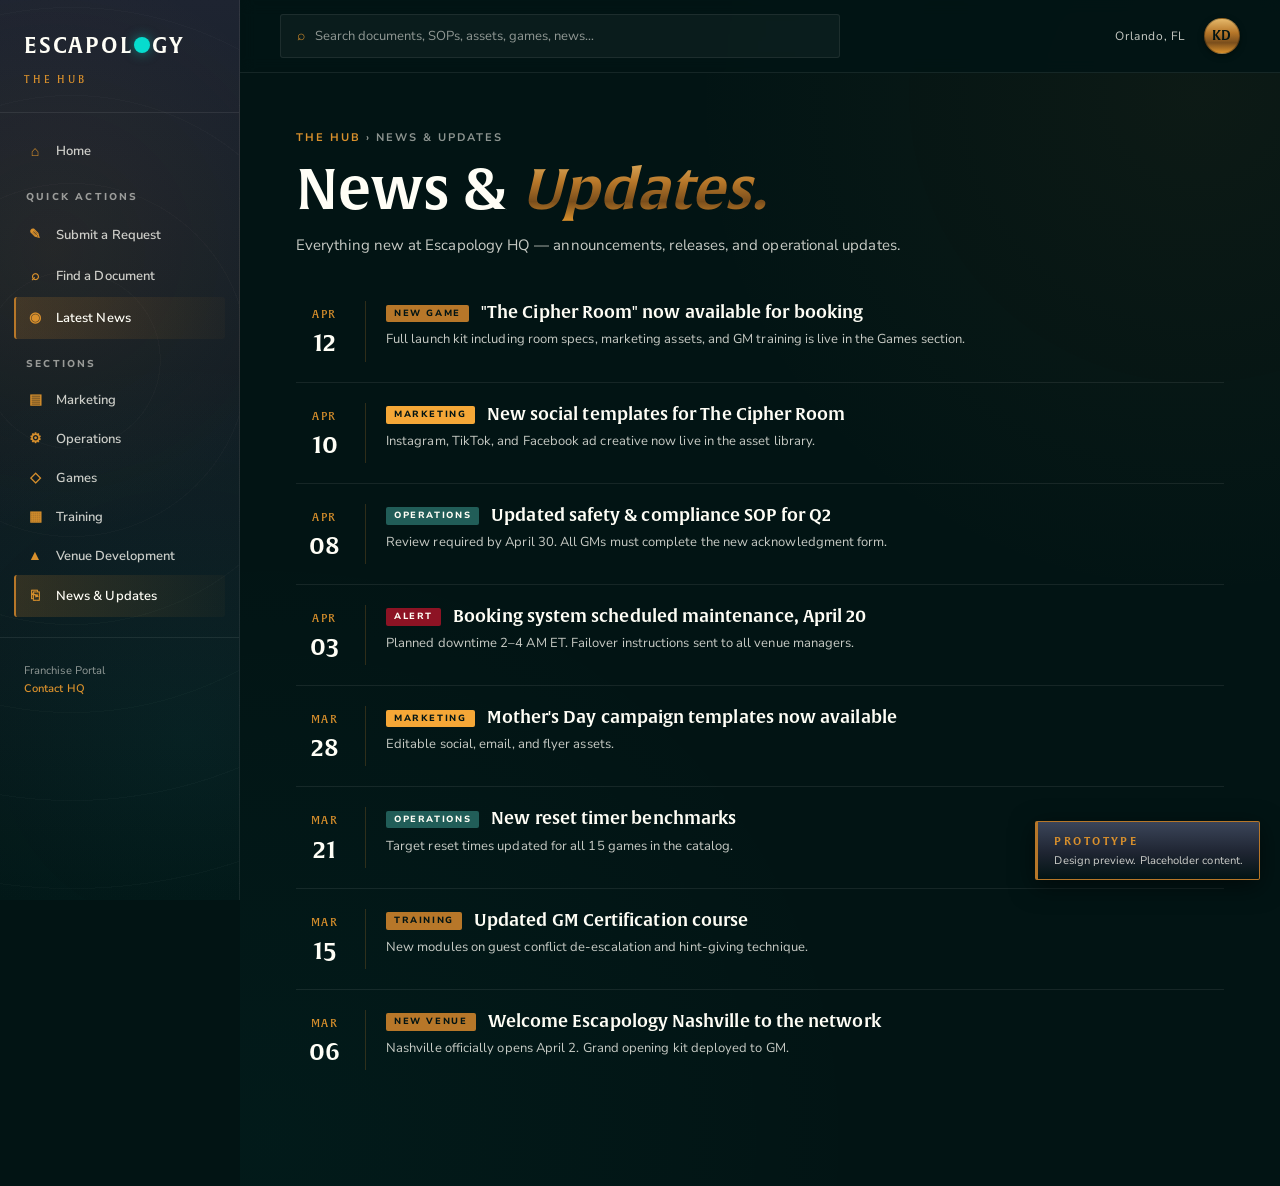
==== news.html @ 05cca278 "Add files via upload" ====
<!DOCTYPE html>
<html lang="en">
<head>
<meta charset="UTF-8">
<meta name="viewport" content="width=device-width, initial-scale=1.0">
<title>News &amp; Updates — The Hub</title>
<link rel="preconnect" href="https://fonts.googleapis.com">
<link rel="preconnect" href="https://fonts.gstatic.com" crossorigin>
<link href="https://fonts.googleapis.com/css2?family=Cormorant+Garamond:ital,wght@0,400;0,500;0,600;0,700;1,500&family=Nunito+Sans:wght@400;600;700;800&display=swap" rel="stylesheet">
<link rel="stylesheet" href="assets/styles.css">
</head>
<body>
<div class="app">
  <div data-slot="sidebar"></div>
  <main class="main">
    <div data-slot="topbar"></div>
    <div class="content">
      <div class="breadcrumb"><a href="index.html">The Hub</a> › News &amp; Updates</div>
      <h1 class="page-title">News &amp; <span class="accent">Updates.</span></h1>
      <p class="page-subtitle">Everything new at Escapology HQ — announcements, releases, and operational updates.</p>

      <div class="news-list">
        <div class="news-item"><div class="news-date">APR<strong>12</strong></div><div><h4><span class="pill brass">New Game</span> "The Cipher Room" now available for booking</h4><p>Full launch kit including room specs, marketing assets, and GM training is live in the Games section.</p></div></div>
        <div class="news-item"><div class="news-date">APR<strong>10</strong></div><div><h4><span class="pill gold">Marketing</span> New social templates for The Cipher Room</h4><p>Instagram, TikTok, and Facebook ad creative now live in the asset library.</p></div></div>
        <div class="news-item"><div class="news-date">APR<strong>08</strong></div><div><h4><span class="pill emerald">Operations</span> Updated safety &amp; compliance SOP for Q2</h4><p>Review required by April 30. All GMs must complete the new acknowledgment form.</p></div></div>
        <div class="news-item"><div class="news-date">APR<strong>03</strong></div><div><h4><span class="pill brick">Alert</span> Booking system scheduled maintenance, April 20</h4><p>Planned downtime 2–4 AM ET. Failover instructions sent to all venue managers.</p></div></div>
        <div class="news-item"><div class="news-date">MAR<strong>28</strong></div><div><h4><span class="pill gold">Marketing</span> Mother's Day campaign templates now available</h4><p>Editable social, email, and flyer assets.</p></div></div>
        <div class="news-item"><div class="news-date">MAR<strong>21</strong></div><div><h4><span class="pill emerald">Operations</span> New reset timer benchmarks</h4><p>Target reset times updated for all 15 games in the catalog.</p></div></div>
        <div class="news-item"><div class="news-date">MAR<strong>15</strong></div><div><h4><span class="pill">Training</span> Updated GM Certification course</h4><p>New modules on guest conflict de-escalation and hint-giving technique.</p></div></div>
        <div class="news-item"><div class="news-date">MAR<strong>06</strong></div><div><h4><span class="pill brass">New Venue</span> Welcome Escapology Nashville to the network</h4><p>Nashville officially opens April 2. Grand opening kit deployed to GM.</p></div></div>
      </div>
    </div>
  </main>
</div>
<div data-slot="badge"></div>
<script src="assets/nav.js"></script>
</body>
</html>
---- assets/styles.css ----
/* =========================================================
   THE HUB — Escapology Franchise Portal
   Built to Brand Standards V1.0
   ---------------------------------------------------------
   Primary:    Brass #B77729 · Paper #FFFEF6 · Iron #3B4559 · Black #021414
   Secondary:  Gold #F5A737 · Steel #6F8178 · Florescent #06DCCE ·
               Rust #432E14 · Brick #8D1324 · Emerald #215D58
   Gradients:  Brass B77729→432E14 · Iron 3B4559→021414 · Silver FFFEF6→B7B87B
   Type:       Alverata (display, uppercase) + Museo Sans / Nunito Sans (body)
   ========================================================= */

@font-face {
  font-family: 'Alverata';
  src: url('Alverata-Medium.otf') format('opentype');
  font-weight: 500;
  font-style: normal;
  font-display: swap;
}
@font-face {
  font-family: 'Alverata';
  src: url('Alverata-Semibold.otf') format('opentype');
  font-weight: 600;
  font-style: normal;
  font-display: swap;
}

:root {
  /* Primary */
  --brass:        #B77729;
  --brass-deep:   #432E14;
  --brass-light:  #D9902C;
  --paper:        #FFFEF6;
  --paper-warm:   #F4F0E4;
  --iron:         #3B4559;
  --iron-deep:    #1E2431;
  --iron-black:   #021414;
  --black:        #000000;

  /* Secondary */
  --gold:         #F5A737;
  --steel:        #6F8178;
  --florescent:   #06DCCE;
  --rust:         #432E14;
  --brick:        #8D1324;
  --emerald:      #215D58;

  /* Supporting */
  --border:       rgba(183,119,41,0.25);
  --border-soft:  rgba(255,254,246,0.08);
  --muted:        rgba(255,254,246,0.55);
  --muted-strong: rgba(255,254,246,0.78);

  /* Gradients */
  --grad-brass:   linear-gradient(135deg, #B77729 0%, #7A4E1C 55%, #432E14 100%);
  --grad-iron:    linear-gradient(180deg, #3B4559 0%, #1E2431 55%, #021414 100%);
  --grad-metal:   linear-gradient(180deg, #E5B86A 0%, #B77729 40%, #7A4E1C 70%, #D9902C 100%);

  --nav-w:        240px;
  --radius:       3px;

  /* Brand radial backdrop — concentric rings + single light source */
  --radial-iron:
    radial-gradient(circle at 22% 28%, rgba(183,119,41,0.09) 0%, transparent 42%),
    radial-gradient(circle at 78% 82%, rgba(6,220,206,0.05) 0%, transparent 50%),
    repeating-radial-gradient(circle at 30% 40%, rgba(255,254,246,0.018) 0 1px, transparent 1px 88px),
    linear-gradient(180deg, #1E2431 0%, #021414 100%);
}

* { box-sizing: border-box; margin: 0; padding: 0; }
html, body { height: 100%; }
body {
  font-family: 'Nunito Sans', 'Museo Sans', -apple-system, BlinkMacSystemFont, 'Segoe UI', sans-serif;
  font-size: 14px;
  line-height: 1.55;
  color: var(--paper);
  background: var(--iron-black);
  -webkit-font-smoothing: antialiased;
  letter-spacing: 0.005em;
}
img { max-width: 100%; display: block; }
a { color: inherit; text-decoration: none; }

.app { display: flex; min-height: 100vh; }

/* ========== SIDEBAR ========== */
.sidebar {
  width: var(--nav-w);
  flex: 0 0 var(--nav-w);
  background: var(--radial-iron);
  border-right: 1px solid var(--border-soft);
  padding: 28px 0 24px;
  position: sticky;
  top: 0;
  height: 100vh;
  overflow-y: auto;
  overflow-x: hidden;
  z-index: 5;
}
.sidebar::-webkit-scrollbar { width: 6px; }
.sidebar::-webkit-scrollbar-thumb { background: rgba(183,119,41,0.3); border-radius: 3px; }

.brand {
  padding: 0 24px 24px;
  border-bottom: 1px solid var(--border-soft);
  margin-bottom: 18px;
}
.brand a { display: block; }
.logo-img { width: 148px; height: auto; }
.logo-text {
  font-family: 'Alverata', 'Cormorant Garamond', serif;
  font-weight: 600;
  font-size: 22px;
  letter-spacing: 0.08em;
  color: var(--paper);
  display: flex;
  align-items: center;
  gap: 2px;
}
.logo-text .cog {
  display: inline-block;
  width: 16px; height: 16px;
  background: var(--florescent);
  border-radius: 50%;
  box-shadow: 0 0 12px rgba(6,220,206,0.5);
}
.brand .tag {
  margin-top: 10px;
  font-family: 'Alverata', serif;
  font-size: 10px;
  letter-spacing: 0.28em;
  text-transform: uppercase;
  color: var(--brass-light);
  font-weight: 500;
}

.nav-section { padding: 0 14px; }
.nav-heading {
  font-size: 10px;
  letter-spacing: 0.22em;
  text-transform: uppercase;
  color: var(--muted);
  font-weight: 800;
  padding: 18px 12px 8px;
}
.nav-item {
  display: flex; align-items: center; gap: 12px;
  padding: 10px 12px;
  font-size: 13px; font-weight: 600;
  color: var(--muted-strong);
  border-radius: var(--radius);
  cursor: pointer;
  background: transparent; border: none;
  width: 100%; text-align: left;
  font-family: inherit;
  transition: color 0.15s, background 0.15s;
}
.nav-item:hover { color: var(--paper); background: rgba(183,119,41,0.08); }
.nav-item.active {
  color: var(--paper);
  background: linear-gradient(90deg, rgba(183,119,41,0.22), rgba(183,119,41,0.04));
  border-left: 2px solid var(--brass);
  padding-left: 10px;
}
.nav-item .ico {
  display: inline-flex; align-items: center; justify-content: center;
  width: 18px;
  color: var(--brass-light);
  font-size: 14px;
}
.nav-sub {
  max-height: 0; overflow: hidden;
  transition: max-height 0.3s ease;
  margin-left: 30px;
  border-left: 1px solid var(--border-soft);
  padding-left: 10px;
}
.nav-sub.open { max-height: 900px; padding-top: 4px; padding-bottom: 8px; }
.nav-sub a {
  display: block;
  padding: 6px 10px;
  font-size: 12px;
  color: var(--muted);
  border-radius: 2px;
}
.nav-sub a:hover { color: var(--brass-light); }
.nav-sub a strong { color: var(--paper); font-weight: 700; }

.sidebar-footer {
  padding: 24px;
  margin-top: 20px;
  border-top: 1px solid var(--border-soft);
  font-size: 11px;
  color: var(--muted);
  line-height: 1.6;
}
.sidebar-footer a { color: var(--brass-light); font-weight: 600; }

/* ========== MAIN ========== */
.main {
  flex: 1; min-width: 0;
  background: var(--iron-black);
  position: relative;
}
.main::before {
  content: '';
  position: absolute; inset: 0;
  pointer-events: none;
  background:
    radial-gradient(circle at 92% 8%, rgba(183,119,41,0.06) 0%, transparent 35%),
    radial-gradient(circle at 3% 96%, rgba(6,220,206,0.03) 0%, transparent 40%);
  z-index: 0;
}
.main > * { position: relative; z-index: 1; }

/* ========== TOPBAR ========== */
.topbar {
  display: flex; align-items: center; gap: 24px;
  padding: 14px 40px;
  border-bottom: 1px solid var(--border-soft);
  background: rgba(2,20,20,0.9);
  backdrop-filter: blur(8px);
  position: sticky; top: 0;
  z-index: 4;
}
.search {
  flex: 1; max-width: 560px;
  display: flex; align-items: center; gap: 10px;
  padding: 10px 16px;
  background: rgba(255,254,246,0.04);
  border: 1px solid var(--border-soft);
  border-radius: var(--radius);
  transition: border-color 0.15s;
}
.search:focus-within { border-color: var(--brass); }
.search .ico { color: var(--brass-light); font-size: 14px; }
.search input {
  flex: 1;
  background: transparent; border: none; outline: none;
  color: var(--paper);
  font-family: inherit;
  font-size: 13px;
}
.search input::placeholder { color: var(--muted); }
.topbar-right {
  display: flex; align-items: center; gap: 18px;
  margin-left: auto;
  font-size: 12px;
  color: var(--muted-strong);
  letter-spacing: 0.05em;
}
.avatar {
  width: 36px; height: 36px;
  border-radius: 50%;
  background: var(--grad-metal);
  color: var(--iron-black);
  font-family: 'Alverata', serif;
  font-weight: 600;
  font-size: 13px;
  letter-spacing: 0.05em;
  display: inline-flex; align-items: center; justify-content: center;
  border: 1px solid rgba(0,0,0,0.3);
  box-shadow: 0 2px 6px rgba(0,0,0,0.4);
}

/* ========== HERO BANNER (home) ========== */
.hero-banner {
  position: relative;
  padding: 72px 56px 80px;
  overflow: hidden;
  background:
    linear-gradient(90deg, rgba(2,20,20,0.92) 0%, rgba(2,20,20,0.65) 55%, rgba(2,20,20,0.2) 100%),
    url('img/hero-banner.png') center/cover no-repeat,
    var(--radial-iron);
  border-bottom: 1px solid var(--border);
  min-height: 340px;
  display: flex; align-items: center;
}
.hero-banner::after {
  content: '';
  position: absolute;
  right: -180px; top: -120px;
  width: 620px; height: 620px;
  background:
    radial-gradient(circle, transparent 38%, rgba(183,119,41,0.18) 39%, transparent 40%),
    radial-gradient(circle, transparent 55%, rgba(183,119,41,0.12) 56%, transparent 57%),
    radial-gradient(circle, transparent 72%, rgba(183,119,41,0.07) 73%, transparent 74%);
  pointer-events: none;
}
.hero-content { position: relative; z-index: 2; max-width: 640px; }
.hero-eyebrow {
  font-family: 'Alverata', serif;
  font-size: 11px;
  letter-spacing: 0.32em;
  text-transform: uppercase;
  color: var(--brass-light);
  font-weight: 500;
  margin-bottom: 18px;
}
.hero-title {
  font-family: 'Alverata', 'Cormorant Garamond', serif;
  font-weight: 600;
  font-size: 62px;
  line-height: 1.05;
  color: var(--paper);
  margin-bottom: 20px;
  text-shadow: 0 2px 40px rgba(0,0,0,0.5);
}
.hero-title em {
  font-style: normal;
  background: var(--grad-metal);
  -webkit-background-clip: text;
  -webkit-text-fill-color: transparent;
  background-clip: text;
}
.hero-sub {
  font-size: 15px;
  line-height: 1.65;
  color: var(--muted-strong);
  max-width: 560px;
}

/* ========== CONTENT CONTAINERS ========== */
.content,
.content-inner {
  padding: 56px 56px 96px;
  max-width: 1400px;
}
.content .sp-hero,
.content-inner .sp-hero {
  margin: -56px -56px 48px;
}

.sp-hero {
  position: relative;
  padding: 68px 56px 72px;
  overflow: hidden;
  min-height: 260px;
  display: flex; align-items: center;
  background:
    linear-gradient(90deg, rgba(2,20,20,0.94) 0%, rgba(2,20,20,0.7) 55%, rgba(2,20,20,0.35) 100%),
    url('img/hero-banner.png') center/cover no-repeat,
    var(--radial-iron);
  border-bottom: 1px solid var(--border);
}
.sp-hero::after {
  content: '';
  position: absolute;
  right: -160px; top: -80px;
  width: 520px; height: 520px;
  background:
    radial-gradient(circle, transparent 38%, rgba(183,119,41,0.2) 39%, transparent 40%),
    radial-gradient(circle, transparent 55%, rgba(183,119,41,0.13) 56%, transparent 57%),
    radial-gradient(circle, transparent 72%, rgba(183,119,41,0.08) 73%, transparent 74%);
  pointer-events: none;
}
.sp-hero .inner { position: relative; z-index: 2; max-width: 720px; }

.breadcrumb {
  font-size: 11px;
  letter-spacing: 0.18em;
  text-transform: uppercase;
  color: var(--muted);
  margin-bottom: 14px;
  font-weight: 700;
}
.breadcrumb a { color: var(--brass-light); }
.page-title {
  font-family: 'Alverata', 'Cormorant Garamond', serif;
  font-weight: 600;
  font-size: 56px;
  line-height: 1.05;
  color: var(--paper);
  margin-bottom: 14px;
}
.page-title .accent {
  background: var(--grad-metal);
  -webkit-background-clip: text;
  -webkit-text-fill-color: transparent;
  background-clip: text;
  font-style: italic;
}
.page-subtitle {
  font-size: 15px;
  color: var(--muted-strong);
  max-width: 680px;
  margin-bottom: 40px;
  line-height: 1.65;
}

.section-head {
  display: flex; align-items: baseline; justify-content: space-between;
  margin: 56px 0 24px;
  padding-bottom: 14px;
  border-bottom: 1px solid var(--border);
}
.section-head h2 {
  font-family: 'Alverata', 'Cormorant Garamond', serif;
  font-weight: 600;
  font-size: 14px;
  letter-spacing: 0.32em;
  text-transform: uppercase;
  color: var(--brass-light);
}
.section-head a {
  font-size: 11px;
  letter-spacing: 0.18em;
  text-transform: uppercase;
  color: var(--muted-strong);
  font-weight: 700;
}
.section-head a:hover { color: var(--brass-light); }

/* ========== QUICK ACTION CARDS ========== */
.quick-actions {
  display: grid;
  grid-template-columns: repeat(3, 1fr);
  gap: 20px;
  margin-bottom: 16px;
}
.quick-card {
  position: relative;
  padding: 28px 26px;
  background: linear-gradient(180deg, rgba(59,69,89,0.45), rgba(30,36,49,0.6));
  border: 1px solid var(--border-soft);
  border-radius: var(--radius);
  transition: transform 0.2s, border-color 0.2s, background 0.2s;
  overflow: hidden;
}
.quick-card::before {
  content: '';
  position: absolute; inset: 0;
  pointer-events: none;
  background: radial-gradient(circle at 85% 110%, rgba(183,119,41,0.18), transparent 55%);
}
.quick-card:hover {
  transform: translateY(-2px);
  border-color: var(--brass);
  background: linear-gradient(180deg, rgba(59,69,89,0.65), rgba(30,36,49,0.8));
}
.quick-card.primary {
  background: var(--grad-brass);
  border-color: var(--brass-deep);
}
.quick-card.primary::before {
  background: radial-gradient(circle at 85% 110%, rgba(255,254,246,0.22), transparent 55%);
}
.qa-icon {
  font-size: 22px;
  width: 46px; height: 46px;
  border-radius: 50%;
  display: inline-flex; align-items: center; justify-content: center;
  background: rgba(183,119,41,0.18);
  color: var(--brass-light);
  margin-bottom: 20px;
  border: 1px solid var(--border);
}
.quick-card.primary .qa-icon {
  background: rgba(255,254,246,0.18);
  border-color: rgba(255,254,246,0.3);
  color: var(--paper);
}
.quick-card h3 {
  font-family: 'Alverata', 'Cormorant Garamond', serif;
  font-weight: 600;
  font-size: 22px;
  line-height: 1.2;
  margin-bottom: 8px;
  color: var(--paper);
}
.quick-card p {
  font-size: 13px;
  line-height: 1.55;
  color: var(--muted-strong);
  margin-bottom: 18px;
}
.quick-card .arrow {
  font-size: 18px;
  color: var(--brass-light);
  font-weight: 700;
  display: inline-block;
  transition: transform 0.15s;
}
.quick-card:hover .arrow { transform: translateX(4px); }
.quick-card.primary .arrow { color: var(--paper); }

/* ========== NEWS ========== */
.news-grid {
  display: grid;
  grid-template-columns: 2fr 1fr;
  gap: 28px;
  margin-bottom: 16px;
}
.news-list { display: flex; flex-direction: column; }
.news-item {
  display: grid;
  grid-template-columns: 70px 1fr;
  gap: 20px;
  padding: 20px 0;
  border-bottom: 1px solid var(--border-soft);
}
.news-item:first-child { padding-top: 4px; }
.news-item:last-child { border-bottom: none; }
.news-date {
  font-family: 'Alverata', serif;
  font-size: 11px;
  letter-spacing: 0.15em;
  text-transform: uppercase;
  color: var(--brass-light);
  text-align: center;
  font-weight: 500;
  padding-top: 4px;
  border-right: 1px solid var(--border);
  padding-right: 12px;
}
.news-date strong {
  display: block;
  font-size: 24px;
  font-weight: 600;
  color: var(--paper);
  margin-top: 2px;
  letter-spacing: 0;
}
.news-item h4 {
  font-family: 'Alverata', 'Cormorant Garamond', serif;
  font-weight: 600;
  font-size: 17px;
  color: var(--paper);
  margin-bottom: 6px;
  line-height: 1.3;
}
.news-item p {
  font-size: 13px;
  color: var(--muted-strong);
  line-height: 1.55;
}

.pill {
  display: inline-block;
  font-family: 'Nunito Sans', sans-serif;
  font-size: 9px;
  letter-spacing: 0.18em;
  text-transform: uppercase;
  font-weight: 800;
  padding: 3px 8px;
  border-radius: 2px;
  margin-right: 8px;
  vertical-align: middle;
  background: var(--brass);
  color: var(--iron-black);
}
.pill.gold    { background: var(--gold); color: var(--iron-black); }
.pill.emerald { background: var(--emerald); color: var(--paper); }
.pill.brick   { background: var(--brick); color: var(--paper); }
.pill.steel   { background: var(--steel); color: var(--paper); }

.announcement {
  position: relative;
  padding: 32px 28px;
  background: var(--grad-iron);
  border: 1px solid var(--border);
  border-radius: var(--radius);
  overflow: hidden;
}
.announcement::before {
  content: '';
  position: absolute; inset: 0;
  background:
    radial-gradient(circle at 80% 20%, rgba(183,119,41,0.25), transparent 50%),
    radial-gradient(circle at 20% 110%, rgba(6,220,206,0.12), transparent 55%);
  pointer-events: none;
}
.announcement > * { position: relative; z-index: 1; }
.announcement .label {
  font-family: 'Nunito Sans', sans-serif;
  font-size: 10px;
  letter-spacing: 0.24em;
  text-transform: uppercase;
  color: var(--florescent);
  font-weight: 800;
  margin-bottom: 14px;
}
.announcement h3 {
  font-family: 'Alverata', 'Cormorant Garamond', serif;
  font-weight: 600;
  font-size: 26px;
  line-height: 1.15;
  color: var(--paper);
  margin-bottom: 12px;
}
.announcement p {
  font-size: 13px;
  color: var(--muted-strong);
  line-height: 1.6;
  margin-bottom: 22px;
}

/* ========== BUTTONS (brand-standard states) ========== */
.btn {
  display: inline-flex; align-items: center; justify-content: center;
  gap: 8px;
  padding: 11px 22px;
  background: var(--gold);
  color: var(--iron-black);
  font-family: 'Alverata', serif;
  font-weight: 600;
  font-size: 12px;
  letter-spacing: 0.18em;
  text-transform: uppercase;
  border: 1px solid var(--gold);
  border-radius: 2px;
  cursor: pointer;
  transition: background 0.15s, border-color 0.15s, transform 0.1s, color 0.15s;
}
.btn:hover { background: var(--brass); border-color: var(--brass); color: var(--paper); }
.btn:active { transform: translateY(1px); }
.btn-ghost { background: transparent; color: var(--brass-light); border: 1px solid var(--brass); }
.btn-ghost:hover { background: var(--brass); color: var(--paper); }
.btn-teal { background: var(--florescent); color: var(--iron-black); border-color: var(--florescent); }
.btn-teal:hover { background: var(--emerald); border-color: var(--emerald); color: var(--paper); }

/* ========== RESOURCE CARDS ========== */
.resource-grid {
  display: grid;
  grid-template-columns: repeat(4, 1fr);
  gap: 18px;
}
.resource-card {
  position: relative;
  padding: 22px 20px;
  background: linear-gradient(180deg, rgba(59,69,89,0.38), rgba(30,36,49,0.55));
  border: 1px solid var(--border-soft);
  border-radius: var(--radius);
  transition: border-color 0.2s, transform 0.2s;
  overflow: hidden;
}
.resource-card::after {
  content: '';
  position: absolute;
  right: -60px; top: -60px;
  width: 180px; height: 180px;
  background:
    radial-gradient(circle, transparent 48%, rgba(255,254,246,0.025) 50%, transparent 52%),
    radial-gradient(circle, transparent 68%, rgba(255,254,246,0.02) 70%, transparent 72%);
  pointer-events: none;
}
.resource-card:hover { border-color: var(--brass); transform: translateY(-2px); }
.resource-icon {
  width: 40px; height: 40px;
  border-radius: var(--radius);
  display: inline-flex; align-items: center; justify-content: center;
  font-size: 18px;
  margin-bottom: 16px;
  background: rgba(183,119,41,0.15);
  color: var(--brass-light);
  border: 1px solid var(--border);
}
.resource-icon.ri-brass   { background: rgba(183,119,41,0.18); color: var(--brass-light); }
.resource-icon.ri-gold    { background: rgba(245,167,55,0.16); color: var(--gold); }
.resource-icon.ri-emerald { background: rgba(33,93,88,0.28); color: var(--florescent); border-color: rgba(6,220,206,0.25); }
.resource-icon.ri-iron    { background: rgba(111,129,120,0.22); color: var(--steel); }
.resource-icon.ri-brick   { background: rgba(141,19,36,0.22); color: #D65566; }
.resource-icon.ri-paper   { background: rgba(255,254,246,0.08); color: var(--paper); }
.resource-card h4 {
  font-family: 'Alverata', 'Cormorant Garamond', serif;
  font-weight: 600;
  font-size: 16px;
  line-height: 1.25;
  color: var(--paper);
  margin-bottom: 8px;
}
.resource-card p {
  font-size: 12px;
  line-height: 1.55;
  color: var(--muted-strong);
  margin-bottom: 14px;
  min-height: 40px;
}
.resource-meta {
  font-size: 10px;
  letter-spacing: 0.22em;
  text-transform: uppercase;
  color: var(--brass-light);
  font-weight: 800;
  padding-top: 12px;
  border-top: 1px solid var(--border-soft);
}

/* ========== INTERIOR SECTIONS ========== */
.sec { margin-bottom: 56px; }
.sec-head {
  display: flex; align-items: baseline; justify-content: space-between;
  gap: 20px;
  margin-bottom: 20px;
  padding-bottom: 14px;
  border-bottom: 1px solid var(--border);
}
.sec-head h2 {
  font-family: 'Alverata', 'Cormorant Garamond', serif;
  font-weight: 600;
  font-size: 28px;
  color: var(--paper);
}
.sec-head p {
  font-size: 13px;
  color: var(--muted);
  max-width: 400px;
  text-align: right;
}

.card-grid-2 { display: grid; grid-template-columns: repeat(2, 1fr); gap: 18px; }
.card-grid-3 { display: grid; grid-template-columns: repeat(3, 1fr); gap: 18px; }
.card-grid-4 { display: grid; grid-template-columns: repeat(4, 1fr); gap: 18px; }

.tile {
  position: relative;
  padding: 24px 22px;
  background: linear-gradient(180deg, rgba(59,69,89,0.42), rgba(30,36,49,0.6));
  border: 1px solid var(--border-soft);
  border-radius: var(--radius);
  transition: border-color 0.2s, transform 0.2s;
  overflow: hidden;
}
.tile:hover { border-color: var(--brass); transform: translateY(-2px); }
.tile h4 {
  font-family: 'Alverata', serif;
  font-weight: 600;
  font-size: 17px;
  color: var(--paper);
  margin-bottom: 8px;
  line-height: 1.25;
}
.tile p {
  font-size: 12px;
  line-height: 1.55;
  color: var(--muted-strong);
  margin-bottom: 14px;
}
.tile .tile-meta {
  font-size: 10px;
  letter-spacing: 0.2em;
  text-transform: uppercase;
  color: var(--brass-light);
  font-weight: 800;
}

/* Game cards */
.game-grid {
  display: grid;
  grid-template-columns: repeat(auto-fill, minmax(230px, 1fr));
  gap: 18px;
}
.game-card {
  position: relative;
  aspect-ratio: 4 / 5;
  border-radius: var(--radius);
  overflow: hidden;
  border: 1px solid var(--border-soft);
  background:
    linear-gradient(180deg, rgba(2,20,20,0.1) 0%, rgba(2,20,20,0.92) 85%),
    var(--radial-iron);
  display: flex; flex-direction: column; justify-content: flex-end;
  padding: 20px;
  transition: transform 0.2s, border-color 0.2s;
}
.game-card:hover { transform: translateY(-3px); border-color: var(--brass); }
.game-card::before {
  content: '';
  position: absolute; inset: 0;
  background:
    radial-gradient(circle at 30% 20%, rgba(183,119,41,0.22), transparent 55%),
    radial-gradient(circle at 70% 80%, rgba(6,220,206,0.1), transparent 55%);
  pointer-events: none;
}
.game-card h4 {
  font-family: 'Alverata', 'Cormorant Garamond', serif;
  font-weight: 600;
  font-size: 20px;
  color: var(--paper);
  margin-bottom: 6px;
  position: relative; z-index: 1;
}
.game-card p {
  font-size: 11px;
  letter-spacing: 0.18em;
  text-transform: uppercase;
  color: var(--brass-light);
  font-weight: 800;
  position: relative; z-index: 1;
}

.iframe-placeholder {
  background: var(--grad-iron);
  border: 1px dashed var(--border);
  border-radius: var(--radius);
  padding: 48px;
  text-align: center;
  color: var(--muted);
  font-size: 13px;
  line-height: 1.7;
}
.iframe-placeholder strong {
  color: var(--brass-light);
  display: block;
  margin-bottom: 6px;
  font-size: 12px;
  letter-spacing: 0.2em;
  text-transform: uppercase;
}

.callout {
  display: flex; gap: 20px;
  padding: 22px 24px;
  background: linear-gradient(90deg, rgba(183,119,41,0.1), transparent);
  border-left: 3px solid var(--brass);
  border-radius: 2px;
  margin: 24px 0;
}
.callout .ico-big {
  font-size: 28px;
  color: var(--brass-light);
  font-family: 'Alverata', serif;
}
.callout h5 {
  font-family: 'Alverata', serif;
  font-weight: 600;
  font-size: 15px;
  color: var(--paper);
  margin-bottom: 4px;
}
.callout p { font-size: 13px; color: var(--muted-strong); }

/* Documents table */
.doc-table { width: 100%; border-collapse: collapse; margin-bottom: 48px; }
.doc-table th, .doc-table td {
  text-align: left;
  padding: 14px 16px;
  border-bottom: 1px solid var(--border-soft);
  font-size: 13px;
}
.doc-table th {
  font-family: 'Nunito Sans', sans-serif;
  font-size: 10px;
  letter-spacing: 0.22em;
  text-transform: uppercase;
  color: var(--brass-light);
  font-weight: 800;
  background: rgba(59,69,89,0.4);
  border-bottom: 1px solid var(--border);
}
.doc-table tr:hover td { background: rgba(183,119,41,0.04); }
.doc-table td a { color: var(--paper); font-weight: 600; }
.doc-table td a:hover { color: var(--brass-light); }
.doc-filters { display: flex; gap: 8px; margin-bottom: 24px; flex-wrap: wrap; }
.filter-chip {
  padding: 7px 14px;
  font-family: 'Nunito Sans', sans-serif;
  font-size: 10px;
  letter-spacing: 0.18em;
  text-transform: uppercase;
  font-weight: 800;
  border: 1px solid var(--border);
  border-radius: 2px;
  color: var(--muted-strong);
  background: rgba(59,69,89,0.3);
  cursor: pointer;
  transition: all 0.15s;
}
.filter-chip:hover { border-color: var(--brass); color: var(--paper); }
.filter-chip.active { background: var(--brass); color: var(--paper); border-color: var(--brass); }

/* Prototype badge */
.mockup-note {
  position: fixed;
  bottom: 20px; right: 20px;
  background: var(--grad-iron);
  border: 1px solid var(--brass);
  border-left: 3px solid var(--brass);
  padding: 10px 16px;
  border-radius: 2px;
  font-size: 11px;
  color: var(--muted-strong);
  max-width: 280px;
  z-index: 100;
  box-shadow: 0 6px 24px rgba(0,0,0,0.5);
}
.mockup-note strong {
  display: block;
  font-family: 'Alverata', serif;
  font-size: 11px;
  letter-spacing: 0.22em;
  text-transform: uppercase;
  color: var(--brass-light);
  margin-bottom: 3px;
}

/* Responsive */
@media (max-width: 1100px) {
  .quick-actions { grid-template-columns: 1fr; }
  .news-grid { grid-template-columns: 1fr; }
  .resource-grid { grid-template-columns: repeat(2, 1fr); }
  .card-grid-4 { grid-template-columns: repeat(2, 1fr); }
  .card-grid-3 { grid-template-columns: 1fr; }
}
@media (max-width: 720px) {
  .sidebar { display: none; }
  .hero-banner { padding: 48px 24px 56px; min-height: 260px; }
  .hero-title { font-size: 40px; }
  .page-title { font-size: 38px; }
  .content, .content-inner { padding: 32px 24px 64px; }
  .content .sp-hero, .content-inner .sp-hero { margin: -32px -24px 36px; padding: 48px 24px 52px; }
  .resource-grid, .card-grid-2 { grid-template-columns: 1fr; }
  .topbar { padding: 12px 20px; }
  .sec-head { flex-direction: column; }
  .sec-head p { text-align: left; }
}
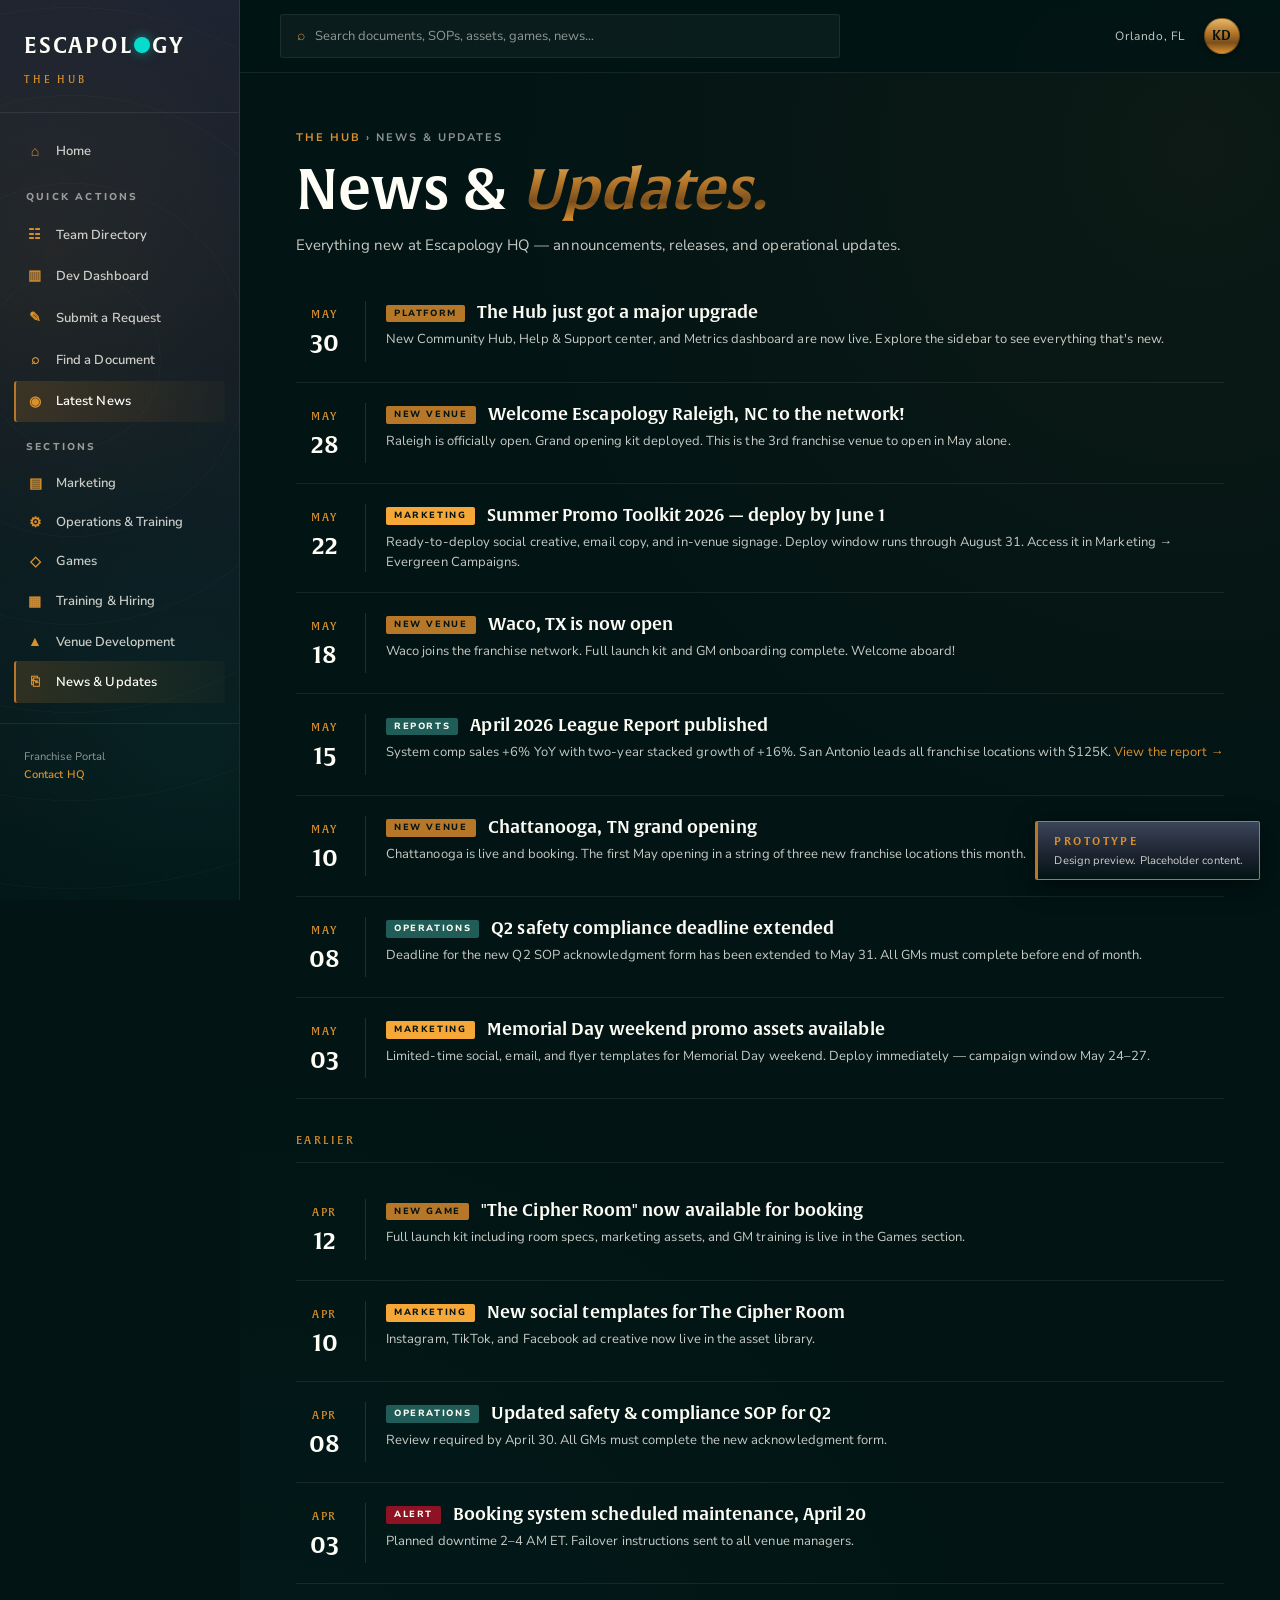
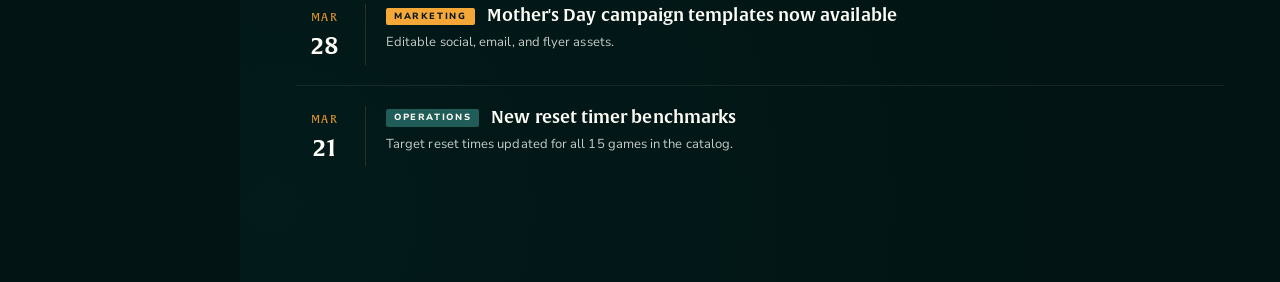
==== commit 91e225ef: "Add files via upload" ====
--- a/news.html
+++ b/news.html
@@ -20,14 +20,23 @@
       <p class="page-subtitle">Everything new at Escapology HQ — announcements, releases, and operational updates.</p>
 
       <div class="news-list">
+        <div class="news-item"><div class="news-date">MAY<strong>30</strong></div><div><h4><span class="pill">Platform</span> The Hub just got a major upgrade</h4><p>New Community Hub, Help &amp; Support center, and Metrics dashboard are now live. Explore the sidebar to see everything that's new.</p></div></div>
+        <div class="news-item"><div class="news-date">MAY<strong>28</strong></div><div><h4><span class="pill brass">New Venue</span> Welcome Escapology Raleigh, NC to the network!</h4><p>Raleigh is officially open. Grand opening kit deployed. This is the 3rd franchise venue to open in May alone.</p></div></div>
+        <div class="news-item"><div class="news-date">MAY<strong>22</strong></div><div><h4><span class="pill gold">Marketing</span> Summer Promo Toolkit 2026 — deploy by June 1</h4><p>Ready-to-deploy social creative, email copy, and in-venue signage. Deploy window runs through August 31. Access it in Marketing → Evergreen Campaigns.</p></div></div>
+        <div class="news-item"><div class="news-date">MAY<strong>18</strong></div><div><h4><span class="pill brass">New Venue</span> Waco, TX is now open</h4><p>Waco joins the franchise network. Full launch kit and GM onboarding complete. Welcome aboard!</p></div></div>
+        <div class="news-item"><div class="news-date">MAY<strong>15</strong></div><div><h4><span class="pill emerald">Reports</span> April 2026 League Report published</h4><p>System comp sales +6% YoY with two-year stacked growth of +16%. San Antonio leads all franchise locations with $125K. <a href="metrics.html" style="color:var(--brass-light);">View the report →</a></p></div></div>
+        <div class="news-item"><div class="news-date">MAY<strong>10</strong></div><div><h4><span class="pill brass">New Venue</span> Chattanooga, TN grand opening</h4><p>Chattanooga is live and booking. The first May opening in a string of three new franchise locations this month.</p></div></div>
+        <div class="news-item"><div class="news-date">MAY<strong>08</strong></div><div><h4><span class="pill emerald">Operations</span> Q2 safety compliance deadline extended</h4><p>Deadline for the new Q2 SOP acknowledgment form has been extended to May 31. All GMs must complete before end of month.</p></div></div>
+        <div class="news-item"><div class="news-date">MAY<strong>03</strong></div><div><h4><span class="pill gold">Marketing</span> Memorial Day weekend promo assets available</h4><p>Limited-time social, email, and flyer templates for Memorial Day weekend. Deploy immediately — campaign window May 24–27.</p></div></div>
+
+        <div style="margin:32px 0 16px;padding-bottom:14px;border-bottom:1px solid var(--border-soft);font-family:'Alverata',serif;font-size:11px;letter-spacing:0.22em;text-transform:uppercase;color:var(--brass-light);font-weight:500;">Earlier</div>
+
         <div class="news-item"><div class="news-date">APR<strong>12</strong></div><div><h4><span class="pill brass">New Game</span> "The Cipher Room" now available for booking</h4><p>Full launch kit including room specs, marketing assets, and GM training is live in the Games section.</p></div></div>
         <div class="news-item"><div class="news-date">APR<strong>10</strong></div><div><h4><span class="pill gold">Marketing</span> New social templates for The Cipher Room</h4><p>Instagram, TikTok, and Facebook ad creative now live in the asset library.</p></div></div>
         <div class="news-item"><div class="news-date">APR<strong>08</strong></div><div><h4><span class="pill emerald">Operations</span> Updated safety &amp; compliance SOP for Q2</h4><p>Review required by April 30. All GMs must complete the new acknowledgment form.</p></div></div>
         <div class="news-item"><div class="news-date">APR<strong>03</strong></div><div><h4><span class="pill brick">Alert</span> Booking system scheduled maintenance, April 20</h4><p>Planned downtime 2–4 AM ET. Failover instructions sent to all venue managers.</p></div></div>
         <div class="news-item"><div class="news-date">MAR<strong>28</strong></div><div><h4><span class="pill gold">Marketing</span> Mother's Day campaign templates now available</h4><p>Editable social, email, and flyer assets.</p></div></div>
         <div class="news-item"><div class="news-date">MAR<strong>21</strong></div><div><h4><span class="pill emerald">Operations</span> New reset timer benchmarks</h4><p>Target reset times updated for all 15 games in the catalog.</p></div></div>
-        <div class="news-item"><div class="news-date">MAR<strong>15</strong></div><div><h4><span class="pill">Training</span> Updated GM Certification course</h4><p>New modules on guest conflict de-escalation and hint-giving technique.</p></div></div>
-        <div class="news-item"><div class="news-date">MAR<strong>06</strong></div><div><h4><span class="pill brass">New Venue</span> Welcome Escapology Nashville to the network</h4><p>Nashville officially opens April 2. Grand opening kit deployed to GM.</p></div></div>
       </div>
     </div>
   </main>
